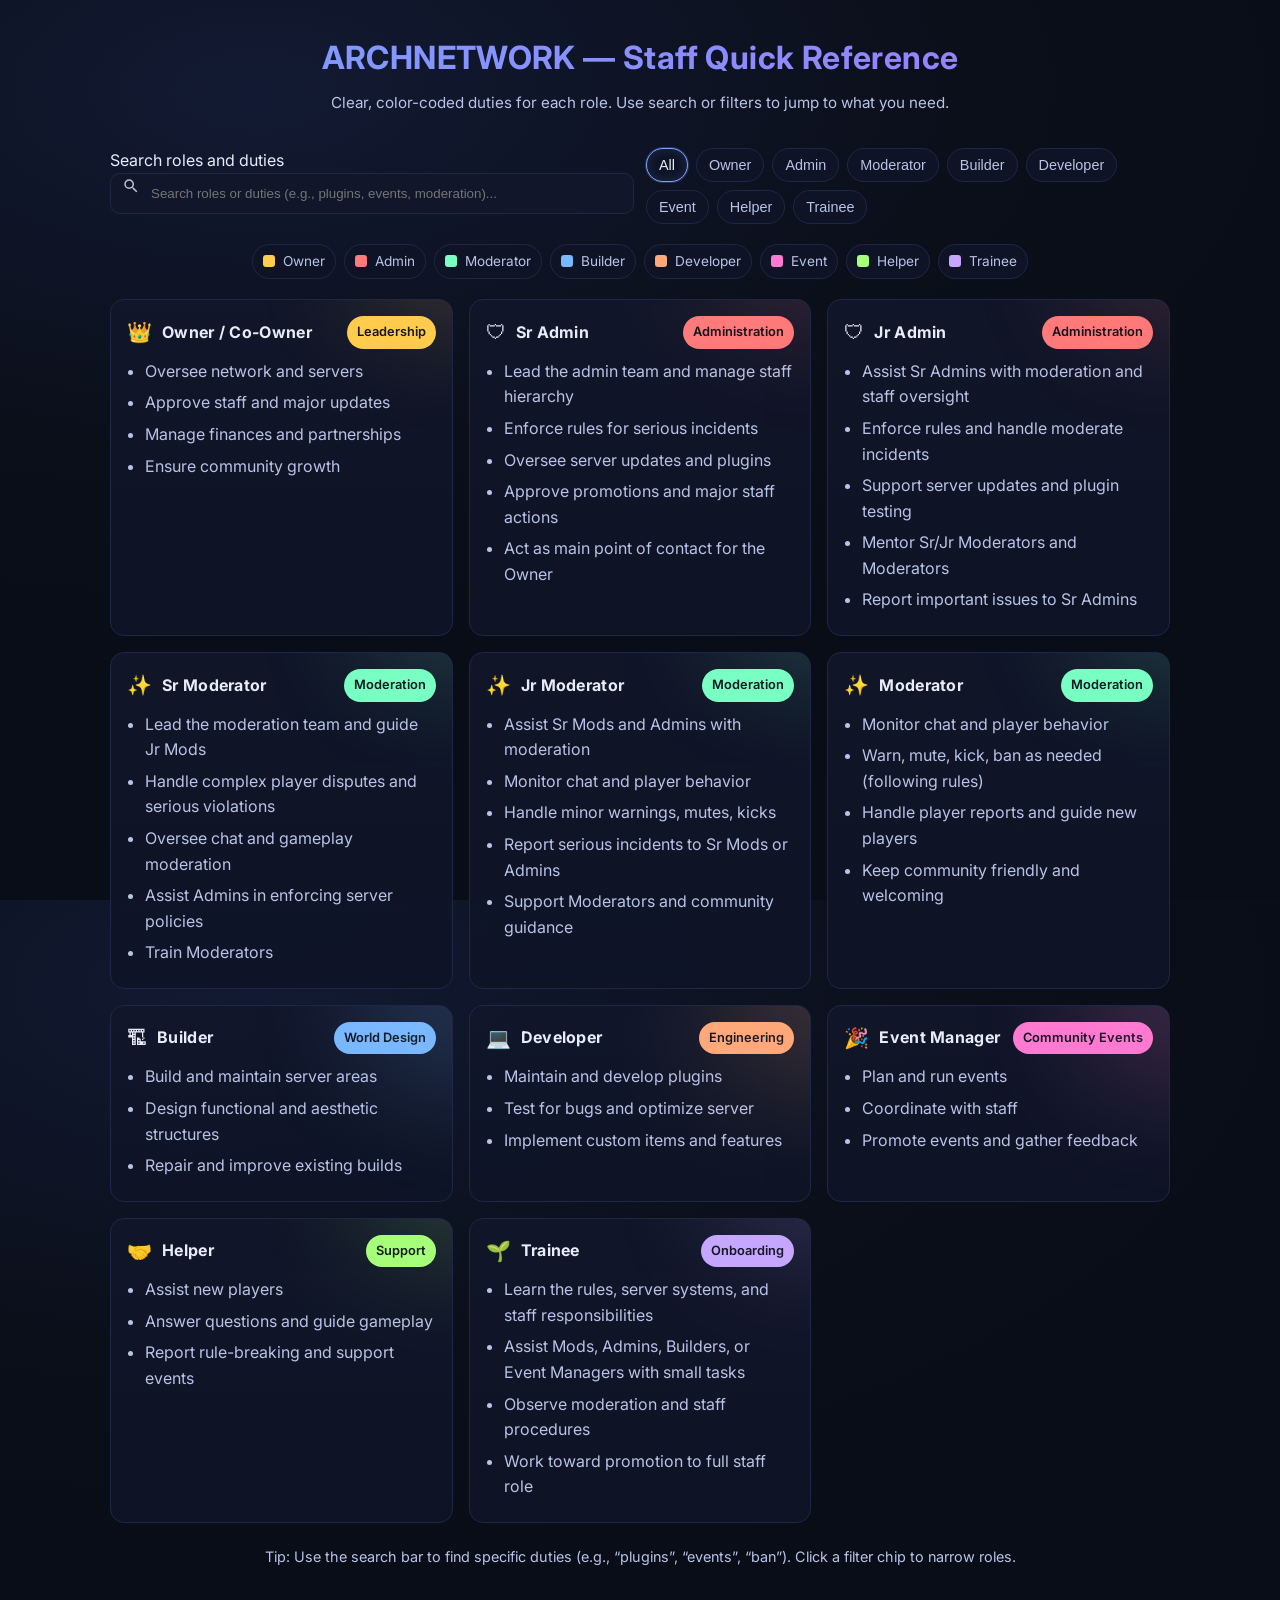
==== staffs.html @ 9792e7e6 "Add files via upload" ====
<!DOCTYPE html>
<html lang="en">
<head>
  <meta charset="UTF-8" />
  <meta name="viewport" content="width=device-width, initial-scale=1" />
  <title>ARCHNETWORK — Staff Quick Reference</title>
  <meta name="description" content="Clear, color-coded duties for each ARCHNETWORK staff role." />
  <link rel="preconnect" href="https://fonts.googleapis.com">
  <link rel="preconnect" href="https://fonts.gstatic.com" crossorigin>
  <link href="https://fonts.googleapis.com/css2?family=Inter:wght@400;600;700&display=swap" rel="stylesheet">

  <style>
    :root{
      --bg: #0b0f1a;
      --panel: #11162a;
      --panel-2: #0e1426;
      --text: #e8ecf8;
      --muted: #b9c3e6;
      --accent: #7aa2ff;
      --accent-2: #9b7aff;
      --border: #1e2745;

      /* Role colors */
      --owner: #ffcc4d;
      --admin: #ff7a7a;
      --mod: #7affc3;
      --builder: #7ab8ff;
      --dev: #ffa87a;
      --event: #ff7ad1;
      --helper: #a7ff7a;
      --trainee: #c6a7ff;
    }

    * { box-sizing: border-box; }
    html, body { height: 100%; }
    body{
      margin: 0;
      font-family: Inter, system-ui, -apple-system, Segoe UI, Roboto, "Helvetica Neue", Arial, "Noto Sans", "Liberation Sans", sans-serif;
      background: radial-gradient(1200px 600px at 20% 10%, #121a33 0%, #0b0f1a 60%, #090d17 100%);
      color: var(--text);
      line-height: 1.6;
    }

    header{
      padding: 32px 20px 16px;
      text-align: center;
    }
    header h1{
      margin: 0 0 8px;
      font-size: 2rem;
      letter-spacing: 0.4px;
      background: linear-gradient(90deg, var(--accent), var(--accent-2));
      -webkit-background-clip: text;
      background-clip: text;
      color: transparent;
    }
    header p{
      margin: 0;
      color: var(--muted);
      font-size: 0.95rem;
    }

    .toolbar{
      display: grid;
      grid-template-columns: 1fr;
      gap: 12px;
      padding: 16px 20px 8px;
      max-width: 1100px;
      margin: 0 auto;
    }
    .toolbar .row{
      display: grid;
      grid-template-columns: 1fr 1fr;
      gap: 12px;
    }
    .search{
      position: relative;
    }
    .search input{
      width: 100%;
      padding: 12px 14px 12px 40px;
      border-radius: 10px;
      border: 1px solid var(--border);
      background: var(--panel);
      color: var(--text);
      outline: none;
    }
    .search svg{
      position: absolute;
      left: 12px;
      top: 50%;
      transform: translateY(-50%);
      width: 18px;
      height: 18px;
      opacity: 0.8;
    }
    .filters{
      display: flex;
      flex-wrap: wrap;
      gap: 8px;
      align-items: center;
    }
    .chip{
      padding: 8px 12px;
      border-radius: 999px;
      border: 1px solid var(--border);
      background: var(--panel-2);
      color: var(--muted);
      font-size: 0.9rem;
      cursor: pointer;
      transition: 0.2s ease;
      user-select: none;
    }
    .chip[data-active="true"]{
      color: var(--text);
      border-color: var(--accent);
      box-shadow: 0 0 0 1px rgba(122,162,255,0.25), inset 0 0 12px rgba(122,162,255,0.15);
    }

    main{
      max-width: 1100px;
      margin: 0 auto;
      padding: 12px 20px 40px;
    }

    .grid{
      display: grid;
      grid-template-columns: repeat(3, minmax(0, 1fr));
      gap: 16px;
    }
    @media (max-width: 980px){
      .grid{ grid-template-columns: repeat(2, minmax(0, 1fr)); }
    }
    @media (max-width: 640px){
      .grid{ grid-template-columns: 1fr; }
      .toolbar .row{ grid-template-columns: 1fr; }
    }

    .card{
      position: relative;
      border: 1px solid var(--border);
      background: linear-gradient(180deg, rgba(17,22,42,0.9), rgba(14,20,38,0.9));
      border-radius: 14px;
      padding: 16px;
      overflow: hidden;
      transition: transform 0.2s ease, box-shadow 0.2s ease;
    }
    .card:hover{
      transform: translateY(-2px);
      box-shadow: 0 10px 24px rgba(0,0,0,0.35);
    }

    .role-head{
      display: flex;
      align-items: center;
      gap: 10px;
      margin-bottom: 10px;
    }
    .role-icon{
      font-size: 1.25rem;
    }
    .role-name{
      font-weight: 700;
      letter-spacing: 0.3px;
    }
    .badge{
      margin-left: auto;
      padding: 6px 10px;
      border-radius: 999px;
      font-size: 0.8rem;
      font-weight: 600;
      color: #0b0f1a;
      background: var(--accent);
    }

    /* Role color accents */
    .card[data-role="owner"] .badge{ background: var(--owner); }
    .card[data-role="sr-admin"] .badge{ background: var(--admin); }
    .card[data-role="jr-admin"] .badge{ background: var(--admin); }
    .card[data-role="sr-mod"] .badge{ background: var(--mod); }
    .card[data-role="jr-mod"] .badge{ background: var(--mod); }
    .card[data-role="mod"] .badge{ background: var(--mod); }
    .card[data-role="builder"] .badge{ background: var(--builder); }
    .card[data-role="dev"] .badge{ background: var(--dev); }
    .card[data-role="event"] .badge{ background: var(--event); }
    .card[data-role="helper"] .badge{ background: var(--helper); }
    .card[data-role="trainee"] .badge{ background: var(--trainee); }

    .duties{
      margin: 0;
      padding: 0 0 0 18px;
      color: var(--muted);
    }
    .duties li{
      margin: 6px 0;
    }

    .footer-note{
      margin-top: 22px;
      color: var(--muted);
      font-size: 0.9rem;
      text-align: center;
    }

    /* Subtle glow accent per role */
    .card::after{
      content: "";
      position: absolute;
      inset: -40% -40% auto auto;
      width: 220px;
      height: 220px;
      filter: blur(60px);
      opacity: 0.18;
      pointer-events: none;
      transform: translate(0, -30%);
      background: var(--accent);
    }
    .card[data-role="owner"]::after{ background: var(--owner); }
    .card[data-role="sr-admin"]::after,
    .card[data-role="jr-admin"]::after{ background: var(--admin); }
    .card[data-role="sr-mod"]::after,
    .card[data-role="jr-mod"]::after,
    .card[data-role="mod"]::after{ background: var(--mod); }
    .card[data-role="builder"]::after{ background: var(--builder); }
    .card[data-role="dev"]::after{ background: var(--dev); }
    .card[data-role="event"]::after{ background: var(--event); }
    .card[data-role="helper"]::after{ background: var(--helper); }
    .card[data-role="trainee"]::after{ background: var(--trainee); }

    /* Small helper text */
    .legend{
      display: flex;
      flex-wrap: wrap;
      gap: 8px;
      align-items: center;
      justify-content: center;
      margin-top: 8px;
    }
    .legend .key{
      display: inline-flex;
      align-items: center;
      gap: 8px;
      padding: 6px 10px;
      border-radius: 999px;
      border: 1px solid var(--border);
      background: var(--panel-2);
      color: var(--muted);
      font-size: 0.85rem;
    }
    .swatch{
      width: 12px;
      height: 12px;
      border-radius: 3px;
      display: inline-block;
    }
    .swatch.owner{ background: var(--owner); }
    .swatch.admin{ background: var(--admin); }
    .swatch.mod{ background: var(--mod); }
    .swatch.builder{ background: var(--builder); }
    .swatch.dev{ background: var(--dev); }
    .swatch.event{ background: var(--event); }
    .swatch.helper{ background: var(--helper); }
    .swatch.trainee{ background: var(--trainee); }

    /* Accessibility focus */
    .chip:focus-visible,
    .card:focus-within{
      outline: 2px solid var(--accent);
      outline-offset: 2px;
    }
  </style>
</head>
<body>
  <header>
    <h1>ARCHNETWORK — Staff Quick Reference</h1>
    <p>Clear, color-coded duties for each role. Use search or filters to jump to what you need.</p>
  </header>

  <section class="toolbar" aria-label="Tools">
    <div class="row">
      <div class="search">
        <svg viewBox="0 0 24 24" fill="currentColor" aria-hidden="true">
          <path d="M15.5 14h-.79l-.28-.27A6.471 6.471 0 0 0 16 9.5 6.5 6.5 0 1 0 9.5 16c1.61 0 3.09-.59 4.23-1.57l.27.28v.79l5 4.99L20.49 19l-4.99-5zm-6 0C7.01 14 5 11.99 5 9.5S7.01 5 9.5 5 14 7.01 14 9.5 11.99 14 9.5 14z"/>
        </svg>
        <label for="search" class="visually-hidden">Search roles and duties</label>
        <input id="search" type="text" placeholder="Search roles or duties (e.g., plugins, events, moderation)..." aria-label="Search roles and duties">
      </div>

      <div class="filters" role="group" aria-label="Role filters">
        <button class="chip" data-filter="all" data-active="true" aria-pressed="true">All</button>
        <button class="chip" data-filter="owner">Owner</button>
        <button class="chip" data-filter="admin">Admin</button>
        <button class="chip" data-filter="mod">Moderator</button>
        <button class="chip" data-filter="builder">Builder</button>
        <button class="chip" data-filter="dev">Developer</button>
        <button class="chip" data-filter="event">Event</button>
        <button class="chip" data-filter="helper">Helper</button>
        <button class="chip" data-filter="trainee">Trainee</button>
      </div>
    </div>

    <div class="legend" aria-label="Color legend">
      <span class="key"><span class="swatch owner"></span> Owner</span>
      <span class="key"><span class="swatch admin"></span> Admin</span>
      <span class="key"><span class="swatch mod"></span> Moderator</span>
      <span class="key"><span class="swatch builder"></span> Builder</span>
      <span class="key"><span class="swatch dev"></span> Developer</span>
      <span class="key"><span class="swatch event"></span> Event</span>
      <span class="key"><span class="swatch helper"></span> Helper</span>
      <span class="key"><span class="swatch trainee"></span> Trainee</span>
    </div>
  </section>

  <main>
    <div class="grid" id="roleGrid" aria-live="polite">
      <!-- Owner / Co-Owner -->
      <article class="card" data-role="owner" data-tags="owner co-owner leadership approvals finances partnerships growth">
        <div class="role-head">
          <span class="role-icon" aria-hidden="true">👑</span>
          <div class="role-name">Owner / Co-Owner</div>
          <div class="badge">Leadership</div>
        </div>
        <ul class="duties">
          <li>Oversee network and servers</li>
          <li>Approve staff and major updates</li>
          <li>Manage finances and partnerships</li>
          <li>Ensure community growth</li>
        </ul>
      </article>

      <!-- Sr Admin -->
      <article class="card" data-role="sr-admin" data-tags="admin senior hierarchy enforcement serious incidents plugins updates promotions contact owner">
        <div class="role-head">
          <span class="role-icon" aria-hidden="true">🛡</span>
          <div class="role-name">Sr Admin</div>
          <div class="badge">Administration</div>
        </div>
        <ul class="duties">
          <li>Lead the admin team and manage staff hierarchy</li>
          <li>Enforce rules for serious incidents</li>
          <li>Oversee server updates and plugins</li>
          <li>Approve promotions and major staff actions</li>
          <li>Act as main point of contact for the Owner</li>
        </ul>
      </article>

      <!-- Jr Admin -->
      <article class="card" data-role="jr-admin" data-tags="admin junior moderation oversight enforcement incidents plugins testing mentor reporting">
        <div class="role-head">
          <span class="role-icon" aria-hidden="true">🛡</span>
          <div class="role-name">Jr Admin</div>
          <div class="badge">Administration</div>
        </div>
        <ul class="duties">
          <li>Assist Sr Admins with moderation and staff oversight</li>
          <li>Enforce rules and handle moderate incidents</li>
          <li>Support server updates and plugin testing</li>
          <li>Mentor Sr/Jr Moderators and Moderators</li>
          <li>Report important issues to Sr Admins</li>
        </ul>
      </article>

      <!-- Sr Moderator -->
      <article class="card" data-role="sr-mod" data-tags="moderation senior disputes violations chat gameplay policies training">
        <div class="role-head">
          <span class="role-icon" aria-hidden="true">✨</span>
          <div class="role-name">Sr Moderator</div>
          <div class="badge">Moderation</div>
        </div>
        <ul class="duties">
          <li>Lead the moderation team and guide Jr Mods</li>
          <li>Handle complex player disputes and serious violations</li>
          <li>Oversee chat and gameplay moderation</li>
          <li>Assist Admins in enforcing server policies</li>
          <li>Train Moderators</li>
        </ul>
      </article>

      <!-- Jr Moderator -->
      <article class="card" data-role="jr-mod" data-tags="moderation junior chat behavior warnings mutes kicks reporting guidance support">
        <div class="role-head">
          <span class="role-icon" aria-hidden="true">✨</span>
          <div class="role-name">Jr Moderator</div>
          <div class="badge">Moderation</div>
        </div>
        <ul class="duties">
          <li>Assist Sr Mods and Admins with moderation</li>
          <li>Monitor chat and player behavior</li>
          <li>Handle minor warnings, mutes, kicks</li>
          <li>Report serious incidents to Sr Mods or Admins</li>
          <li>Support Moderators and community guidance</li>
        </ul>
      </article>

      <!-- Moderator -->
      <article class="card" data-role="mod" data-tags="moderation chat behavior warn mute kick ban reports onboarding community">
        <div class="role-head">
          <span class="role-icon" aria-hidden="true">✨</span>
          <div class="role-name">Moderator</div>
          <div class="badge">Moderation</div>
        </div>
        <ul class="duties">
          <li>Monitor chat and player behavior</li>
          <li>Warn, mute, kick, ban as needed (following rules)</li>
          <li>Handle player reports and guide new players</li>
          <li>Keep community friendly and welcoming</li>
        </ul>
      </article>

      <!-- Builder -->
      <article class="card" data-role="builder" data-tags="builder builds areas design functional aesthetic repair improve">
        <div class="role-head">
          <span class="role-icon" aria-hidden="true">🏗</span>
          <div class="role-name">Builder</div>
          <div class="badge">World Design</div>
        </div>
        <ul class="duties">
          <li>Build and maintain server areas</li>
          <li>Design functional and aesthetic structures</li>
          <li>Repair and improve existing builds</li>
        </ul>
      </article>

      <!-- Developer -->
      <article class="card" data-role="dev" data-tags="developer plugins maintenance bugs optimization custom items features">
        <div class="role-head">
          <span class="role-icon" aria-hidden="true">💻</span>
          <div class="role-name">Developer</div>
          <div class="badge">Engineering</div>
        </div>
        <ul class="duties">
          <li>Maintain and develop plugins</li>
          <li>Test for bugs and optimize server</li>
          <li>Implement custom items and features</li>
        </ul>
      </article>

      <!-- Event Manager -->
      <article class="card" data-role="event" data-tags="events planning running coordination promotion feedback">
        <div class="role-head">
          <span class="role-icon" aria-hidden="true">🎉</span>
          <div class="role-name">Event Manager</div>
          <div class="badge">Community Events</div>
        </div>
        <ul class="duties">
          <li>Plan and run events</li>
          <li>Coordinate with staff</li>
          <li>Promote events and gather feedback</li>
        </ul>
      </article>

      <!-- Helper -->
      <article class="card" data-role="helper" data-tags="helper onboarding questions guidance reporting support events">
        <div class="role-head">
          <span class="role-icon" aria-hidden="true">🤝</span>
          <div class="role-name">Helper</div>
          <div class="badge">Support</div>
        </div>
        <ul class="duties">
          <li>Assist new players</li>
          <li>Answer questions and guide gameplay</li>
          <li>Report rule-breaking and support events</li>
        </ul>
      </article>

      <!-- Trainee -->
      <article class="card" data-role="trainee" data-tags="trainee learning rules systems responsibilities assist observe promotion">
        <div class="role-head">
          <span class="role-icon" aria-hidden="true">🌱</span>
          <div class="role-name">Trainee</div>
          <div class="badge">Onboarding</div>
        </div>
        <ul class="duties">
          <li>Learn the rules, server systems, and staff responsibilities</li>
          <li>Assist Mods, Admins, Builders, or Event Managers with small tasks</li>
          <li>Observe moderation and staff procedures</li>
          <li>Work toward promotion to full staff role</li>
        </ul>
      </article>
    </div>

    <p class="footer-note">Tip: Use the search bar to find specific duties (e.g., “plugins”, “events”, “ban”). Click a filter chip to narrow roles.</p>
  </main>

  <script>
    // Simple search & filter
    const searchInput = document.getElementById('search');
    const chips = Array.from(document.querySelectorAll('.chip'));
    const cards = Array.from(document.querySelectorAll('.card'));
    let activeFilter = 'all';

    function applyFilter(){
      const q = (searchInput.value || '').trim().toLowerCase();
      cards.forEach(card => {
        const role = card.dataset.role;
        const tags = (card.dataset.tags || '').toLowerCase();
        const text = (card.innerText || '').toLowerCase();

        const matchesFilter = activeFilter === 'all'
          ? true
          : (
              (activeFilter === 'owner' && role === 'owner') ||
              (activeFilter === 'admin' && (role === 'sr-admin' || role === 'jr-admin')) ||
              (activeFilter === 'mod' && (role === 'sr-mod' || role === 'jr-mod' || role === 'mod')) ||
              (activeFilter === 'builder' && role === 'builder') ||
              (activeFilter === 'dev' && role === 'dev') ||
              (activeFilter === 'event' && role === 'event') ||
              (activeFilter === 'helper' && role === 'helper') ||
              (activeFilter === 'trainee' && role === 'trainee')
            );

        const matchesSearch = q.length === 0
          ? true
          : (tags.includes(q) || text.includes(q));

        card.style.display = (matchesFilter && matchesSearch) ? '' : 'none';
      });
    }

    chips.forEach(chip => {
      chip.addEventListener('click', () => {
        chips.forEach(c => {
          c.dataset.active = 'false';
          c.setAttribute('aria-pressed', 'false');
        });
        chip.dataset.active = 'true';
        chip.setAttribute('aria-pressed', 'true');
        activeFilter = chip.dataset.filter || 'all';
        applyFilter();
      });
    });

    searchInput.addEventListener('input', applyFilter);
  </script>
</body>
</html>
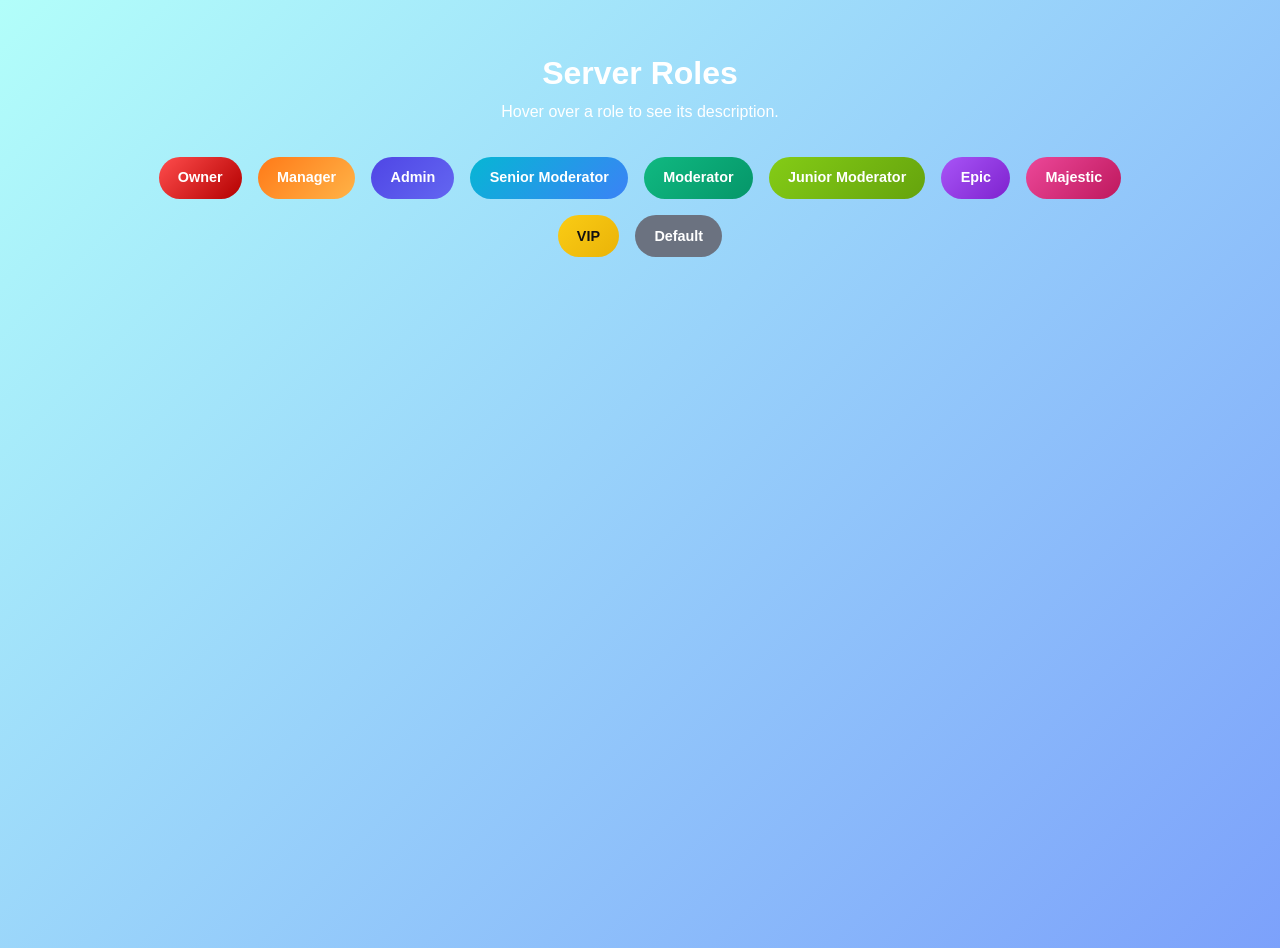
==== commit daba8a7e: "Update staffs.html" ====
--- a/staffs.html
+++ b/staffs.html
@@ -2,535 +2,145 @@
 <html lang="en">
 <head>
   <meta charset="UTF-8" />
-  <meta name="viewport" content="width=device-width, initial-scale=1" />
-  <title>ARCHNETWORK — Staff Quick Reference</title>
-  <meta name="description" content="Clear, color-coded duties for each ARCHNETWORK staff role." />
-  <link rel="preconnect" href="https://fonts.googleapis.com">
-  <link rel="preconnect" href="https://fonts.gstatic.com" crossorigin>
-  <link href="https://fonts.googleapis.com/css2?family=Inter:wght@400;600;700&display=swap" rel="stylesheet">
+  <meta name="viewport" content="width=device-width, initial-scale=1.0" />
+  <title>Roles</title>
+  <link rel="stylesheet" href="style.css" />
+  <style>
+    /* =========================================
+       Roles Page Specific Styling
+    ========================================= */
 
-  <style>
-    :root{
-      --bg: #0b0f1a;
-      --panel: #11162a;
-      --panel-2: #0e1426;
-      --text: #e8ecf8;
-      --muted: #b9c3e6;
-      --accent: #7aa2ff;
-      --accent-2: #9b7aff;
-      --border: #1e2745;
-
-      /* Role colors */
-      --owner: #ffcc4d;
-      --admin: #ff7a7a;
-      --mod: #7affc3;
-      --builder: #7ab8ff;
-      --dev: #ffa87a;
-      --event: #ff7ad1;
-      --helper: #a7ff7a;
-      --trainee: #c6a7ff;
-    }
-
-    * { box-sizing: border-box; }
-    html, body { height: 100%; }
-    body{
-      margin: 0;
-      font-family: Inter, system-ui, -apple-system, Segoe UI, Roboto, "Helvetica Neue", Arial, "Noto Sans", "Liberation Sans", sans-serif;
-      background: radial-gradient(1200px 600px at 20% 10%, #121a33 0%, #0b0f1a 60%, #090d17 100%);
-      color: var(--text);
-      line-height: 1.6;
-    }
-
-    header{
-      padding: 32px 20px 16px;
-      text-align: center;
-    }
-    header h1{
-      margin: 0 0 8px;
-      font-size: 2rem;
-      letter-spacing: 0.4px;
-      background: linear-gradient(90deg, var(--accent), var(--accent-2));
-      -webkit-background-clip: text;
-      background-clip: text;
-      color: transparent;
-    }
-    header p{
-      margin: 0;
-      color: var(--muted);
-      font-size: 0.95rem;
-    }
-
-    .toolbar{
-      display: grid;
-      grid-template-columns: 1fr;
-      gap: 12px;
-      padding: 16px 20px 8px;
-      max-width: 1100px;
-      margin: 0 auto;
-    }
-    .toolbar .row{
-      display: grid;
-      grid-template-columns: 1fr 1fr;
-      gap: 12px;
-    }
-    .search{
-      position: relative;
-    }
-    .search input{
-      width: 100%;
-      padding: 12px 14px 12px 40px;
-      border-radius: 10px;
-      border: 1px solid var(--border);
-      background: var(--panel);
-      color: var(--text);
-      outline: none;
-    }
-    .search svg{
-      position: absolute;
-      left: 12px;
-      top: 50%;
-      transform: translateY(-50%);
-      width: 18px;
-      height: 18px;
-      opacity: 0.8;
-    }
-    .filters{
-      display: flex;
-      flex-wrap: wrap;
-      gap: 8px;
-      align-items: center;
-    }
-    .chip{
-      padding: 8px 12px;
-      border-radius: 999px;
-      border: 1px solid var(--border);
-      background: var(--panel-2);
-      color: var(--muted);
-      font-size: 0.9rem;
-      cursor: pointer;
-      transition: 0.2s ease;
-      user-select: none;
-    }
-    .chip[data-active="true"]{
-      color: var(--text);
-      border-color: var(--accent);
-      box-shadow: 0 0 0 1px rgba(122,162,255,0.25), inset 0 0 12px rgba(122,162,255,0.15);
-    }
-
-    main{
-      max-width: 1100px;
-      margin: 0 auto;
-      padding: 12px 20px 40px;
-    }
-
-    .grid{
-      display: grid;
-      grid-template-columns: repeat(3, minmax(0, 1fr));
-      gap: 16px;
-    }
-    @media (max-width: 980px){
-      .grid{ grid-template-columns: repeat(2, minmax(0, 1fr)); }
-    }
-    @media (max-width: 640px){
-      .grid{ grid-template-columns: 1fr; }
-      .toolbar .row{ grid-template-columns: 1fr; }
-    }
-
-    .card{
-      position: relative;
-      border: 1px solid var(--border);
-      background: linear-gradient(180deg, rgba(17,22,42,0.9), rgba(14,20,38,0.9));
-      border-radius: 14px;
-      padding: 16px;
-      overflow: hidden;
-      transition: transform 0.2s ease, box-shadow 0.2s ease;
-    }
-    .card:hover{
-      transform: translateY(-2px);
-      box-shadow: 0 10px 24px rgba(0,0,0,0.35);
-    }
-
-    .role-head{
-      display: flex;
-      align-items: center;
-      gap: 10px;
-      margin-bottom: 10px;
-    }
-    .role-icon{
-      font-size: 1.25rem;
-    }
-    .role-name{
-      font-weight: 700;
-      letter-spacing: 0.3px;
-    }
-    .badge{
-      margin-left: auto;
-      padding: 6px 10px;
-      border-radius: 999px;
-      font-size: 0.8rem;
-      font-weight: 600;
-      color: #0b0f1a;
-      background: var(--accent);
-    }
-
-    /* Role color accents */
-    .card[data-role="owner"] .badge{ background: var(--owner); }
-    .card[data-role="sr-admin"] .badge{ background: var(--admin); }
-    .card[data-role="jr-admin"] .badge{ background: var(--admin); }
-    .card[data-role="sr-mod"] .badge{ background: var(--mod); }
-    .card[data-role="jr-mod"] .badge{ background: var(--mod); }
-    .card[data-role="mod"] .badge{ background: var(--mod); }
-    .card[data-role="builder"] .badge{ background: var(--builder); }
-    .card[data-role="dev"] .badge{ background: var(--dev); }
-    .card[data-role="event"] .badge{ background: var(--event); }
-    .card[data-role="helper"] .badge{ background: var(--helper); }
-    .card[data-role="trainee"] .badge{ background: var(--trainee); }
-
-    .duties{
-      margin: 0;
-      padding: 0 0 0 18px;
-      color: var(--muted);
-    }
-    .duties li{
-      margin: 6px 0;
-    }
-
-    .footer-note{
-      margin-top: 22px;
-      color: var(--muted);
-      font-size: 0.9rem;
+    .roles-wrapper {
+      max-width: 1000px;
+      margin: 3rem auto;
       text-align: center;
     }
 
-    /* Subtle glow accent per role */
-    .card::after{
-      content: "";
-      position: absolute;
-      inset: -40% -40% auto auto;
-      width: 220px;
-      height: 220px;
-      filter: blur(60px);
-      opacity: 0.18;
-      pointer-events: none;
-      transform: translate(0, -30%);
-      background: var(--accent);
-    }
-    .card[data-role="owner"]::after{ background: var(--owner); }
-    .card[data-role="sr-admin"]::after,
-    .card[data-role="jr-admin"]::after{ background: var(--admin); }
-    .card[data-role="sr-mod"]::after,
-    .card[data-role="jr-mod"]::after,
-    .card[data-role="mod"]::after{ background: var(--mod); }
-    .card[data-role="builder"]::after{ background: var(--builder); }
-    .card[data-role="dev"]::after{ background: var(--dev); }
-    .card[data-role="event"]::after{ background: var(--event); }
-    .card[data-role="helper"]::after{ background: var(--helper); }
-    .card[data-role="trainee"]::after{ background: var(--trainee); }
-
-    /* Small helper text */
-    .legend{
+    .roles-grid {
       display: flex;
       flex-wrap: wrap;
-      gap: 8px;
-      align-items: center;
       justify-content: center;
-      margin-top: 8px;
+      gap: 1rem;
+      margin-top: 2rem;
     }
-    .legend .key{
-      display: inline-flex;
-      align-items: center;
-      gap: 8px;
-      padding: 6px 10px;
+
+    .role-badge {
+      position: relative;
+      padding: 0.6rem 1.2rem;
       border-radius: 999px;
-      border: 1px solid var(--border);
-      background: var(--panel-2);
-      color: var(--muted);
-      font-size: 0.85rem;
+      font-weight: 600;
+      cursor: pointer;
+      transition: transform 200ms ease, box-shadow 200ms ease;
+      color: white;
+      font-size: 0.9rem;
     }
-    .swatch{
-      width: 12px;
-      height: 12px;
-      border-radius: 3px;
-      display: inline-block;
+
+    .role-badge:hover {
+      transform: translateY(-4px);
+      box-shadow: 0 10px 25px rgba(0, 0, 0, 0.15);
     }
-    .swatch.owner{ background: var(--owner); }
-    .swatch.admin{ background: var(--admin); }
-    .swatch.mod{ background: var(--mod); }
-    .swatch.builder{ background: var(--builder); }
-    .swatch.dev{ background: var(--dev); }
-    .swatch.event{ background: var(--event); }
-    .swatch.helper{ background: var(--helper); }
-    .swatch.trainee{ background: var(--trainee); }
 
-    /* Accessibility focus */
-    .chip:focus-visible,
-    .card:focus-within{
-      outline: 2px solid var(--accent);
-      outline-offset: 2px;
+    /* Tooltip */
+    .role-badge::after {
+      content: attr(data-description);
+      position: absolute;
+      bottom: 130%;
+      left: 50%;
+      transform: translateX(-50%);
+      background: #111827;
+      color: white;
+      padding: 0.6rem 0.8rem;
+      border-radius: 8px;
+      width: 220px;
+      font-size: 0.8rem;
+      opacity: 0;
+      pointer-events: none;
+      transition: opacity 200ms ease, transform 200ms ease;
     }
+
+    .role-badge:hover::after {
+      opacity: 1;
+      transform: translateX(-50%) translateY(-6px);
+    }
+
+    /* Role Colors */
+
+    .owner { background: linear-gradient(135deg, #ff4d4d, #b30000); }
+    .manager { background: linear-gradient(135deg, #ff7a18, #ffb347); }
+    .admin { background: linear-gradient(135deg, #4f46e5, #6366f1); }
+    .senior-mod { background: linear-gradient(135deg, #06b6d4, #3b82f6); }
+    .mod { background: linear-gradient(135deg, #10b981, #059669); }
+    .junior-mod { background: linear-gradient(135deg, #84cc16, #65a30d); }
+
+    .epic { background: linear-gradient(135deg, #a855f7, #7e22ce); }
+    .majestic { background: linear-gradient(135deg, #ec4899, #be185d); }
+    .vip { background: linear-gradient(135deg, #facc15, #eab308); color: #111; }
+    .default { background: #6b7280; }
+
   </style>
 </head>
 <body>
-  <header>
-    <h1>ARCHNETWORK — Staff Quick Reference</h1>
-    <p>Clear, color-coded duties for each role. Use search or filters to jump to what you need.</p>
-  </header>
 
-  <section class="toolbar" aria-label="Tools">
-    <div class="row">
-      <div class="search">
-        <svg viewBox="0 0 24 24" fill="currentColor" aria-hidden="true">
-          <path d="M15.5 14h-.79l-.28-.27A6.471 6.471 0 0 0 16 9.5 6.5 6.5 0 1 0 9.5 16c1.61 0 3.09-.59 4.23-1.57l.27.28v.79l5 4.99L20.49 19l-4.99-5zm-6 0C7.01 14 5 11.99 5 9.5S7.01 5 9.5 5 14 7.01 14 9.5 11.99 14 9.5 14z"/>
-        </svg>
-        <label for="search" class="visually-hidden">Search roles and duties</label>
-        <input id="search" type="text" placeholder="Search roles or duties (e.g., plugins, events, moderation)..." aria-label="Search roles and duties">
+  <div class="roles-wrapper">
+    <h1>Server Roles</h1>
+    <p>Hover over a role to see its description.</p>
+
+    <div class="roles-grid">
+
+      <!-- Staff Roles -->
+      <div class="role-badge owner"
+        data-description="Owner of the server. Full control over everything. Assists all staff members.">
+        Owner
       </div>
 
-      <div class="filters" role="group" aria-label="Role filters">
-        <button class="chip" data-filter="all" data-active="true" aria-pressed="true">All</button>
-        <button class="chip" data-filter="owner">Owner</button>
-        <button class="chip" data-filter="admin">Admin</button>
-        <button class="chip" data-filter="mod">Moderator</button>
-        <button class="chip" data-filter="builder">Builder</button>
-        <button class="chip" data-filter="dev">Developer</button>
-        <button class="chip" data-filter="event">Event</button>
-        <button class="chip" data-filter="helper">Helper</button>
-        <button class="chip" data-filter="trainee">Trainee</button>
+      <div class="role-badge manager"
+        data-description="Manages server operations and staff coordination. Staff assist each other.">
+        Manager
       </div>
+
+      <div class="role-badge admin"
+        data-description="Handles administrative tasks, moderation, and enforcement. Staff assist each other.">
+        Admin
+      </div>
+
+      <div class="role-badge senior-mod"
+        data-description="Experienced moderator overseeing moderation team. Staff assist each other.">
+        Senior Moderator
+      </div>
+
+      <div class="role-badge mod"
+        data-description="Ensures rules are followed and assists members. Staff assist each other.">
+        Moderator
+      </div>
+
+      <div class="role-badge junior-mod"
+        data-description="Entry-level moderator learning moderation responsibilities. Staff assist each other.">
+        Junior Moderator
+      </div>
+
+      <!-- Member Roles -->
+      <div class="role-badge epic"
+        data-description="Premium member with exclusive perks and cosmetic benefits.">
+        Epic
+      </div>
+
+      <div class="role-badge majestic"
+        data-description="High-tier premium member with enhanced perks.">
+        Majestic
+      </div>
+
+      <div class="role-badge vip"
+        data-description="VIP member with special chat color and minor perks.">
+        VIP
+      </div>
+
+      <div class="role-badge default"
+        data-description="Standard member role with basic access.">
+        Default
+      </div>
+
     </div>
+  </div>
 
-    <div class="legend" aria-label="Color legend">
-      <span class="key"><span class="swatch owner"></span> Owner</span>
-      <span class="key"><span class="swatch admin"></span> Admin</span>
-      <span class="key"><span class="swatch mod"></span> Moderator</span>
-      <span class="key"><span class="swatch builder"></span> Builder</span>
-      <span class="key"><span class="swatch dev"></span> Developer</span>
-      <span class="key"><span class="swatch event"></span> Event</span>
-      <span class="key"><span class="swatch helper"></span> Helper</span>
-      <span class="key"><span class="swatch trainee"></span> Trainee</span>
-    </div>
-  </section>
-
-  <main>
-    <div class="grid" id="roleGrid" aria-live="polite">
-      <!-- Owner / Co-Owner -->
-      <article class="card" data-role="owner" data-tags="owner co-owner leadership approvals finances partnerships growth">
-        <div class="role-head">
-          <span class="role-icon" aria-hidden="true">👑</span>
-          <div class="role-name">Owner / Co-Owner</div>
-          <div class="badge">Leadership</div>
-        </div>
-        <ul class="duties">
-          <li>Oversee network and servers</li>
-          <li>Approve staff and major updates</li>
-          <li>Manage finances and partnerships</li>
-          <li>Ensure community growth</li>
-        </ul>
-      </article>
-
-      <!-- Sr Admin -->
-      <article class="card" data-role="sr-admin" data-tags="admin senior hierarchy enforcement serious incidents plugins updates promotions contact owner">
-        <div class="role-head">
-          <span class="role-icon" aria-hidden="true">🛡</span>
-          <div class="role-name">Sr Admin</div>
-          <div class="badge">Administration</div>
-        </div>
-        <ul class="duties">
-          <li>Lead the admin team and manage staff hierarchy</li>
-          <li>Enforce rules for serious incidents</li>
-          <li>Oversee server updates and plugins</li>
-          <li>Approve promotions and major staff actions</li>
-          <li>Act as main point of contact for the Owner</li>
-        </ul>
-      </article>
-
-      <!-- Jr Admin -->
-      <article class="card" data-role="jr-admin" data-tags="admin junior moderation oversight enforcement incidents plugins testing mentor reporting">
-        <div class="role-head">
-          <span class="role-icon" aria-hidden="true">🛡</span>
-          <div class="role-name">Jr Admin</div>
-          <div class="badge">Administration</div>
-        </div>
-        <ul class="duties">
-          <li>Assist Sr Admins with moderation and staff oversight</li>
-          <li>Enforce rules and handle moderate incidents</li>
-          <li>Support server updates and plugin testing</li>
-          <li>Mentor Sr/Jr Moderators and Moderators</li>
-          <li>Report important issues to Sr Admins</li>
-        </ul>
-      </article>
-
-      <!-- Sr Moderator -->
-      <article class="card" data-role="sr-mod" data-tags="moderation senior disputes violations chat gameplay policies training">
-        <div class="role-head">
-          <span class="role-icon" aria-hidden="true">✨</span>
-          <div class="role-name">Sr Moderator</div>
-          <div class="badge">Moderation</div>
-        </div>
-        <ul class="duties">
-          <li>Lead the moderation team and guide Jr Mods</li>
-          <li>Handle complex player disputes and serious violations</li>
-          <li>Oversee chat and gameplay moderation</li>
-          <li>Assist Admins in enforcing server policies</li>
-          <li>Train Moderators</li>
-        </ul>
-      </article>
-
-      <!-- Jr Moderator -->
-      <article class="card" data-role="jr-mod" data-tags="moderation junior chat behavior warnings mutes kicks reporting guidance support">
-        <div class="role-head">
-          <span class="role-icon" aria-hidden="true">✨</span>
-          <div class="role-name">Jr Moderator</div>
-          <div class="badge">Moderation</div>
-        </div>
-        <ul class="duties">
-          <li>Assist Sr Mods and Admins with moderation</li>
-          <li>Monitor chat and player behavior</li>
-          <li>Handle minor warnings, mutes, kicks</li>
-          <li>Report serious incidents to Sr Mods or Admins</li>
-          <li>Support Moderators and community guidance</li>
-        </ul>
-      </article>
-
-      <!-- Moderator -->
-      <article class="card" data-role="mod" data-tags="moderation chat behavior warn mute kick ban reports onboarding community">
-        <div class="role-head">
-          <span class="role-icon" aria-hidden="true">✨</span>
-          <div class="role-name">Moderator</div>
-          <div class="badge">Moderation</div>
-        </div>
-        <ul class="duties">
-          <li>Monitor chat and player behavior</li>
-          <li>Warn, mute, kick, ban as needed (following rules)</li>
-          <li>Handle player reports and guide new players</li>
-          <li>Keep community friendly and welcoming</li>
-        </ul>
-      </article>
-
-      <!-- Builder -->
-      <article class="card" data-role="builder" data-tags="builder builds areas design functional aesthetic repair improve">
-        <div class="role-head">
-          <span class="role-icon" aria-hidden="true">🏗</span>
-          <div class="role-name">Builder</div>
-          <div class="badge">World Design</div>
-        </div>
-        <ul class="duties">
-          <li>Build and maintain server areas</li>
-          <li>Design functional and aesthetic structures</li>
-          <li>Repair and improve existing builds</li>
-        </ul>
-      </article>
-
-      <!-- Developer -->
-      <article class="card" data-role="dev" data-tags="developer plugins maintenance bugs optimization custom items features">
-        <div class="role-head">
-          <span class="role-icon" aria-hidden="true">💻</span>
-          <div class="role-name">Developer</div>
-          <div class="badge">Engineering</div>
-        </div>
-        <ul class="duties">
-          <li>Maintain and develop plugins</li>
-          <li>Test for bugs and optimize server</li>
-          <li>Implement custom items and features</li>
-        </ul>
-      </article>
-
-      <!-- Event Manager -->
-      <article class="card" data-role="event" data-tags="events planning running coordination promotion feedback">
-        <div class="role-head">
-          <span class="role-icon" aria-hidden="true">🎉</span>
-          <div class="role-name">Event Manager</div>
-          <div class="badge">Community Events</div>
-        </div>
-        <ul class="duties">
-          <li>Plan and run events</li>
-          <li>Coordinate with staff</li>
-          <li>Promote events and gather feedback</li>
-        </ul>
-      </article>
-
-      <!-- Helper -->
-      <article class="card" data-role="helper" data-tags="helper onboarding questions guidance reporting support events">
-        <div class="role-head">
-          <span class="role-icon" aria-hidden="true">🤝</span>
-          <div class="role-name">Helper</div>
-          <div class="badge">Support</div>
-        </div>
-        <ul class="duties">
-          <li>Assist new players</li>
-          <li>Answer questions and guide gameplay</li>
-          <li>Report rule-breaking and support events</li>
-        </ul>
-      </article>
-
-      <!-- Trainee -->
-      <article class="card" data-role="trainee" data-tags="trainee learning rules systems responsibilities assist observe promotion">
-        <div class="role-head">
-          <span class="role-icon" aria-hidden="true">🌱</span>
-          <div class="role-name">Trainee</div>
-          <div class="badge">Onboarding</div>
-        </div>
-        <ul class="duties">
-          <li>Learn the rules, server systems, and staff responsibilities</li>
-          <li>Assist Mods, Admins, Builders, or Event Managers with small tasks</li>
-          <li>Observe moderation and staff procedures</li>
-          <li>Work toward promotion to full staff role</li>
-        </ul>
-      </article>
-    </div>
-
-    <p class="footer-note">Tip: Use the search bar to find specific duties (e.g., “plugins”, “events”, “ban”). Click a filter chip to narrow roles.</p>
-  </main>
-
-  <script>
-    // Simple search & filter
-    const searchInput = document.getElementById('search');
-    const chips = Array.from(document.querySelectorAll('.chip'));
-    const cards = Array.from(document.querySelectorAll('.card'));
-    let activeFilter = 'all';
-
-    function applyFilter(){
-      const q = (searchInput.value || '').trim().toLowerCase();
-      cards.forEach(card => {
-        const role = card.dataset.role;
-        const tags = (card.dataset.tags || '').toLowerCase();
-        const text = (card.innerText || '').toLowerCase();
-
-        const matchesFilter = activeFilter === 'all'
-          ? true
-          : (
-              (activeFilter === 'owner' && role === 'owner') ||
-              (activeFilter === 'admin' && (role === 'sr-admin' || role === 'jr-admin')) ||
-              (activeFilter === 'mod' && (role === 'sr-mod' || role === 'jr-mod' || role === 'mod')) ||
-              (activeFilter === 'builder' && role === 'builder') ||
-              (activeFilter === 'dev' && role === 'dev') ||
-              (activeFilter === 'event' && role === 'event') ||
-              (activeFilter === 'helper' && role === 'helper') ||
-              (activeFilter === 'trainee' && role === 'trainee')
-            );
-
-        const matchesSearch = q.length === 0
-          ? true
-          : (tags.includes(q) || text.includes(q));
-
-        card.style.display = (matchesFilter && matchesSearch) ? '' : 'none';
-      });
-    }
-
-    chips.forEach(chip => {
-      chip.addEventListener('click', () => {
-        chips.forEach(c => {
-          c.dataset.active = 'false';
-          c.setAttribute('aria-pressed', 'false');
-        });
-        chip.dataset.active = 'true';
-        chip.setAttribute('aria-pressed', 'true');
-        activeFilter = chip.dataset.filter || 'all';
-        applyFilter();
-      });
-    });
-
-    searchInput.addEventListener('input', applyFilter);
-  </script>
 </body>
-</html>+        </html>
--- a/style.css
+++ b/style.css
@@ -0,0 +1,144 @@
+/* Reset */
+* {
+  margin: 0;
+  padding: 0;
+  box-sizing: border-box;
+}
+
+/* Body with soft blue gradient */
+body {
+  font-family: 'Segoe UI', Arial, sans-serif;
+  background: linear-gradient(-45deg, #1e3c72, #2a5298, #6a82fb, #b2fefa);
+  background-size: 400% 400%;
+  animation: gradientShift 20s ease infinite;
+  color: #fff;
+  line-height: 1.6;
+  min-height: 100vh;
+}
+
+/* Gradient animation */
+@keyframes gradientShift {
+  0% { background-position: 0% 50%; }
+  50% { background-position: 100% 50%; }
+  100% { background-position: 0% 50%; }
+}
+
+/* Header */
+header {
+  text-align: center;
+  padding: 50px 20px;
+  background: rgba(0,0,0,0.3);
+  border-bottom: 3px solid #6a82fb;
+}
+
+header h1 {
+  font-size: 48px;
+  margin-bottom: 10px;
+  color: #b2fefa;
+  text-shadow: 2px 2px 6px #000;
+}
+
+header p {
+  font-size: 20px;
+  color: #e0f7fa;
+}
+
+/* Navigation */
+nav {
+  background-color: rgba(0,0,0,0.4);
+  display: flex;
+  justify-content: center;
+  gap: 20px;
+  padding: 12px;
+}
+
+nav a {
+  color: #fffacd;
+  text-decoration: none;
+  font-weight: bold;
+  transition: transform 0.2s ease, color 0.3s ease;
+}
+
+nav a:hover {
+  color: #b2fefa;
+  transform: translateY(-4px); /* jump effect */
+}
+
+/* Main content */
+main {
+  max-width: 900px;
+  margin: 40px auto;
+  padding: 40px 30px;
+  background: rgba(0,0,0,0.35);
+  border-radius: 12px;
+  box-shadow: 0 6px 20px rgba(0,0,0,0.5);
+}
+
+section {
+  margin-bottom: 40px;
+}
+
+h2 {
+  color: #b2fefa;
+  margin-bottom: 12px;
+  text-shadow: 1px 1px 4px #000;
+}
+
+/* Lists */
+ul {
+  list-style: none;
+  padding-left: 0;
+}
+
+li {
+  font-size: 18px;
+  margin-bottom: 8px;
+}
+
+/* IP Box */
+.ip-box {
+  background: linear-gradient(135deg, #6a82fb, #b2fefa);
+  color: #1e3c72;
+  padding: 12px 24px;
+  border-radius: 8px;
+  font-weight: bold;
+  display: inline-block;
+  cursor: pointer;
+  transition: transform 0.2s ease, box-shadow 0.3s ease;
+  box-shadow: 0 4px 10px rgba(0,0,0,0.4);
+}
+
+.ip-box:hover {
+  transform: translateY(-4px);
+  box-shadow: 0 6px 14px rgba(0,0,0,0.6);
+}
+
+/* Buttons */
+button, .store-button, .discord-login {
+  background: linear-gradient(135deg, #1e3c72, #2a5298);
+  color: #fff;
+  border: none;
+  padding: 12px 24px;
+  font-weight: bold;
+  border-radius: 6px;
+  cursor: pointer;
+  transition: transform 0.2s ease, background-color 0.3s ease, box-shadow 0.3s ease;
+  box-shadow: 0 4px 10px rgba(0,0,0,0.4);
+}
+
+button:hover, .store-button:hover, .discord-login:hover {
+  background: linear-gradient(135deg, #6a82fb, #b2fefa);
+  color: #1e3c72;
+  transform: translateY(-4px);
+  box-shadow: 0 6px 14px rgba(0,0,0,0.6);
+}
+
+/* Footer */
+footer {
+  text-align: center;
+  padding: 20px;
+  background-color: rgba(0,0,0,0.4);
+  color: #fffacd;
+  margin-top: 40px;
+  border-top: 3px solid #6a82fb;
+}
